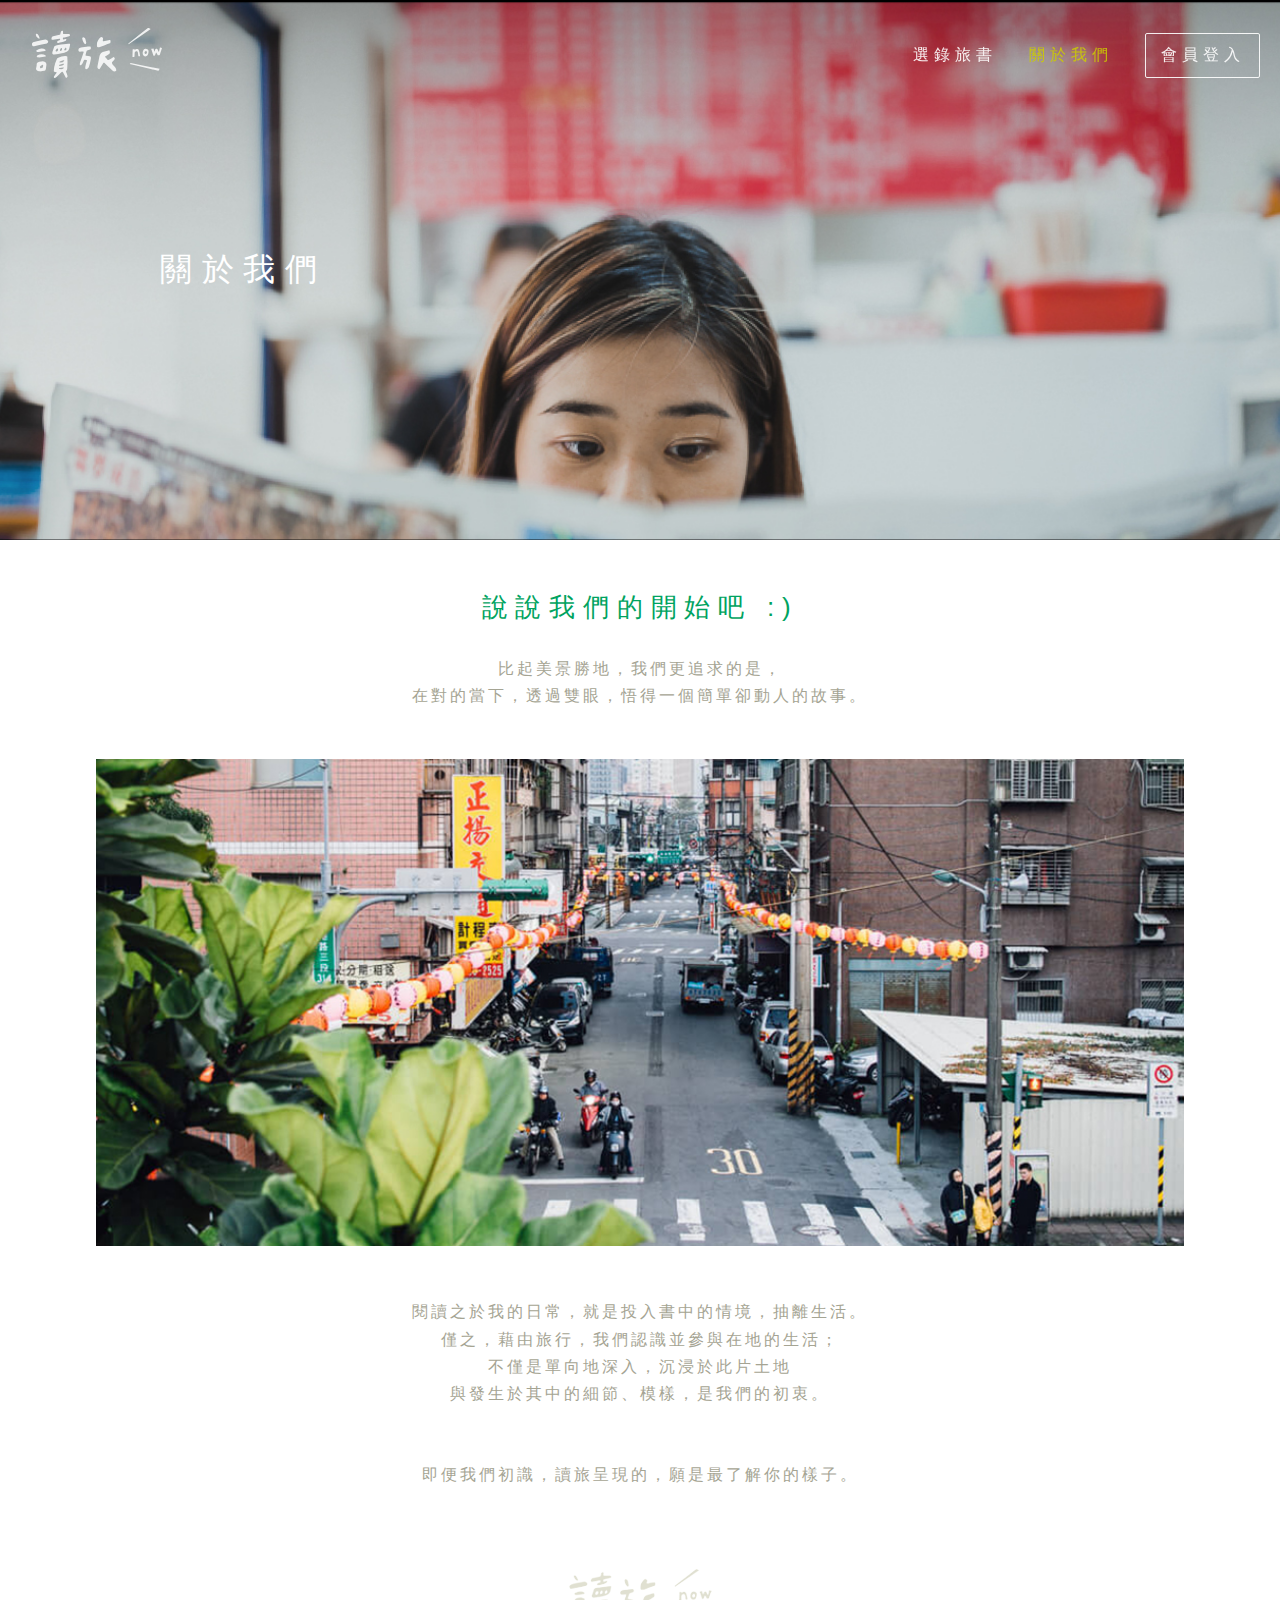
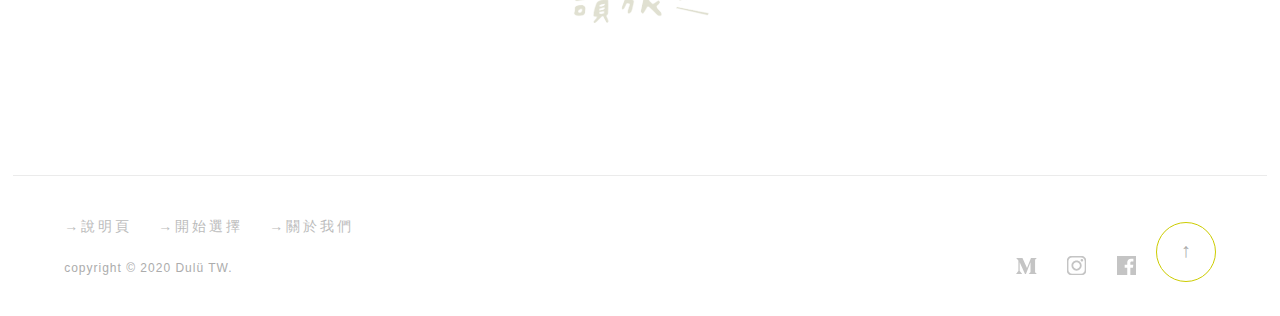
==== about.html @ 1abcb5b7 "2020.11.06 commit" ====
<!DOCTYPE html>
<html lang="zh-Hant">
  <head>
    <meta charset="utf-8">
    <meta name="viewport" content="width=device-width, initial-scale=1.0, user-scalable=yes">
    <title>讀旅 - 關於我們</title>
    <link rel="stylesheet" href="./css/about.css">
    <link rel="icon" href="./images/_previmg.png" type="image/x-icon">
    <script src="https://ajax.googleapis.com/ajax/libs/jquery/3.5.1/jquery.min.js"></script>
    <script src="./js/login.js"></script>
    <script src="./js/scrollHeader.js"></script>
  </head>
  <body>
    <div id="container" style="display: none;">
      <div class="frame">
        <div class="nav">
          <ul class="links">
            <li class="signin-active"><a class="btn">登入</a></li>
            <li class="signup-inactive"><a class="btn">註冊</a></li>
          </ul>
        </div>
        <div ng-app ng-init="checked = false">
          <form class="form-signin" action="" method="post" name="form">
            <label for="username">帳號</label>
            <input class="form-styling" type="text" name="username" id="username" placeholder="'Olive'">
            <label for="password">密碼</label>
            <input class="form-styling" type="password" name="password" id="password" placeholder="'1111'">
            <div class="btn-wrap">
              <div class="btn-animate">
                <a class="btn-signin-cancel">取消</a>
              </div>
              <div class="btn-animate">
                <a href="#" class="btn-signin">確認</a>
              </div>
            </div>
          </form>
            
            <form class="form-signup" action="" method="post" name="form">
              <label for="fullname">輸入姓名</label>
              <input class="form-styling" type="text" name="fullname" placeholder=""/>
              <label for="email">輸入信箱</label>
              <input class="form-styling" type="text" name="email" placeholder=""/>
              <label for="password">輸入密碼</label>
              <input class="form-styling" type="password" name="password" placeholder=""/>
              <label for="confirmpassword">再次確認密碼</label>
              <input class="form-styling" type="password" name="confirmpassword" placeholder=""/>
              <div class="btn-wrap">
                <div class="btn-animate">
                  <a class="btn-signin-cancel signupCancel">取消</a>
                </div>
                <div class="btn-animate">
                  <a ng-click="checked = !checked" class="btn-signup">確認送出</a>
                </div>
              </div>
            </form>
        </div>
      </div>
    </div>

    <header id="header">
      <div class="wrapper">
        <div class="logo">
          <a href="./index.html" class="logo">讀旅</a>
        </div>
        
        <nav id="nav">
          <div id="menu_toggle">
            <input type="checkbox">
            <ul class="nav">
              <li class="browse"><a href="./intro.html">選錄旅書</a></li>
              <li class="about"><a href="./about.html">關於我們</a></li>
              <li class="login">
                <span id="spanLogin">會員登入</span>
              </li>
            </ul>
            <span></span>
            <span></span>
            <span></span> 
          </div>
        </nav>
      </div>
    </header>

    <main id="main">
      <div id="top">
        <!-- top_banner -->
        <div class="banner">
          <div class="title_wrap">
              <h2>關於我們</h2>
          </div>
        </div>
      </div>

      <div id="content">
        <div class="text_ab">
          <h2>說說我們的開始吧 :)  </h2>
          <p>比起美景勝地，我們更追求的是，<br>在對的當下，透過雙眼，悟得一個簡單卻動人的故事。</p>
        </div>

        <div class="img">
          <img src="./images/about_img.jpg">
        </div>

        <div class="text_ab2">
          <p>
          閱讀之於我的日常，就是投入書中的情境，抽離生活。<br>
          僅之，藉由旅行，我們認識並參與在地的生活；<br>
          不僅是單向地深入，沉浸於此片土地<br>
          與發生於其中的細節、模樣，是我們的初衷。<br>
          <br><br>
          即便我們初識，讀旅呈現的，願是最了解你的樣子。
          </p>
        </div>

        <div class="about_logo">
          <img src="./images/logo_header_g_143x54.png" class="logo">
        </div>
      </div>
    </main>

    <footer id="footer">
      <div class="wrapper">
        <div class="cr_nav">
          <nav class="bottom">
            <ul class="bottom">
              <li class="bottom_intro"><a href="./intro.html">→說明頁</a></li>
              <li class="bottom_browse"><a href="./browse.html">→開始選擇</a></li>
              <li class="bottom_about"><a href="./about.html">→關於我們</a></li>
            </ul>
          </nav>
          <p>copyright &copy; 2020 Dulü TW.</p>
        </div>
        
        <div class="ic_top">
          <div class="icon">
            <a href="#" class="medium"><img src="./images/icon_md_gr.svg" class="medium" alt=""></a>
            <a href="#" class="ig"><img src="./images/icon_ig_gr.svg" class="ig" alt=""></a>
            <a href="#" class="fb"><img src="./images/icon_fb_gr.svg" class="fb" alt=""></a>
          </div>
  
          <div class="to_top">
            <a href="#top">↑</a>
          </div>
        </div>
      </div>
    </footer>

  </body>
</html>
---- css/about.css ----
@import "./common/all.css";
@import "./common/header.css";
@import "./common/footer.css";

header#header div.wrapper nav#nav div#menu_toggle ul.nav > li:nth-child(2) > a{
    color: hsla(60, 100%, 40%, 1);
}
main#main{
    /* border: 1px solid blue; */
    min-width: 79%;
    margin: 0 auto;
}
div#top div.banner{
    /* border: 1px solid red; */
    background-image: url("../images/about_banner_girl.jpg");
    background-repeat: no-repeat;
    background-size: cover;
    background-position: center bottom;
    min-height: 60vh;
    /* width: 100%; */

    display: flex;
    justify-content: center;
    flex-wrap: wrap;
    align-content: center;
}
div#top div.banner div.title_wrap{
    /* border: 1px solid cyan; */
    width: 75%;
    margin: 0 auto;
    /* padding-top: 18%; */
}
div#top div.banner div.title_wrap h2{
    font-size: 3.2rem;
    color: #fff;
}
div#content div.text_ab, .text_ab2{
    /* border: 1px solid blue; */
    text-align: center;
    margin: 50px 0;
    transition: all 0.6s;
}
@media screen and (max-width: 768px){
    div#content div.text_ab, .text_ab2{
        margin: 30px 0;
    }
}
div#content div.text_ab h2{
    font-size: 2.6rem;
    font-weight: 500;
    color: hsla(155, 100%, 32%, 1);
    margin: 30px;
}
div#content p{
    font-size: 1.6rem;
    color: hsla(57, 9%, 61%, 1);
    line-height: 1.7;
    letter-spacing: 0.3rem;
}
div#content div.img{
    /* border: 1px solid gold; */
    text-align: center;
    margin: 0 auto;
    width: 85%;
    transition: width 1s;
}
div#content div.img img{
    width: 100%;
}
@media screen and (max-width: 768px){
    div#content div.img{
        width: 95%;
    }
}
div.about_logo{
    text-align: center;
    margin: 80px 0 150px 0;
    opacity: 60%;
}
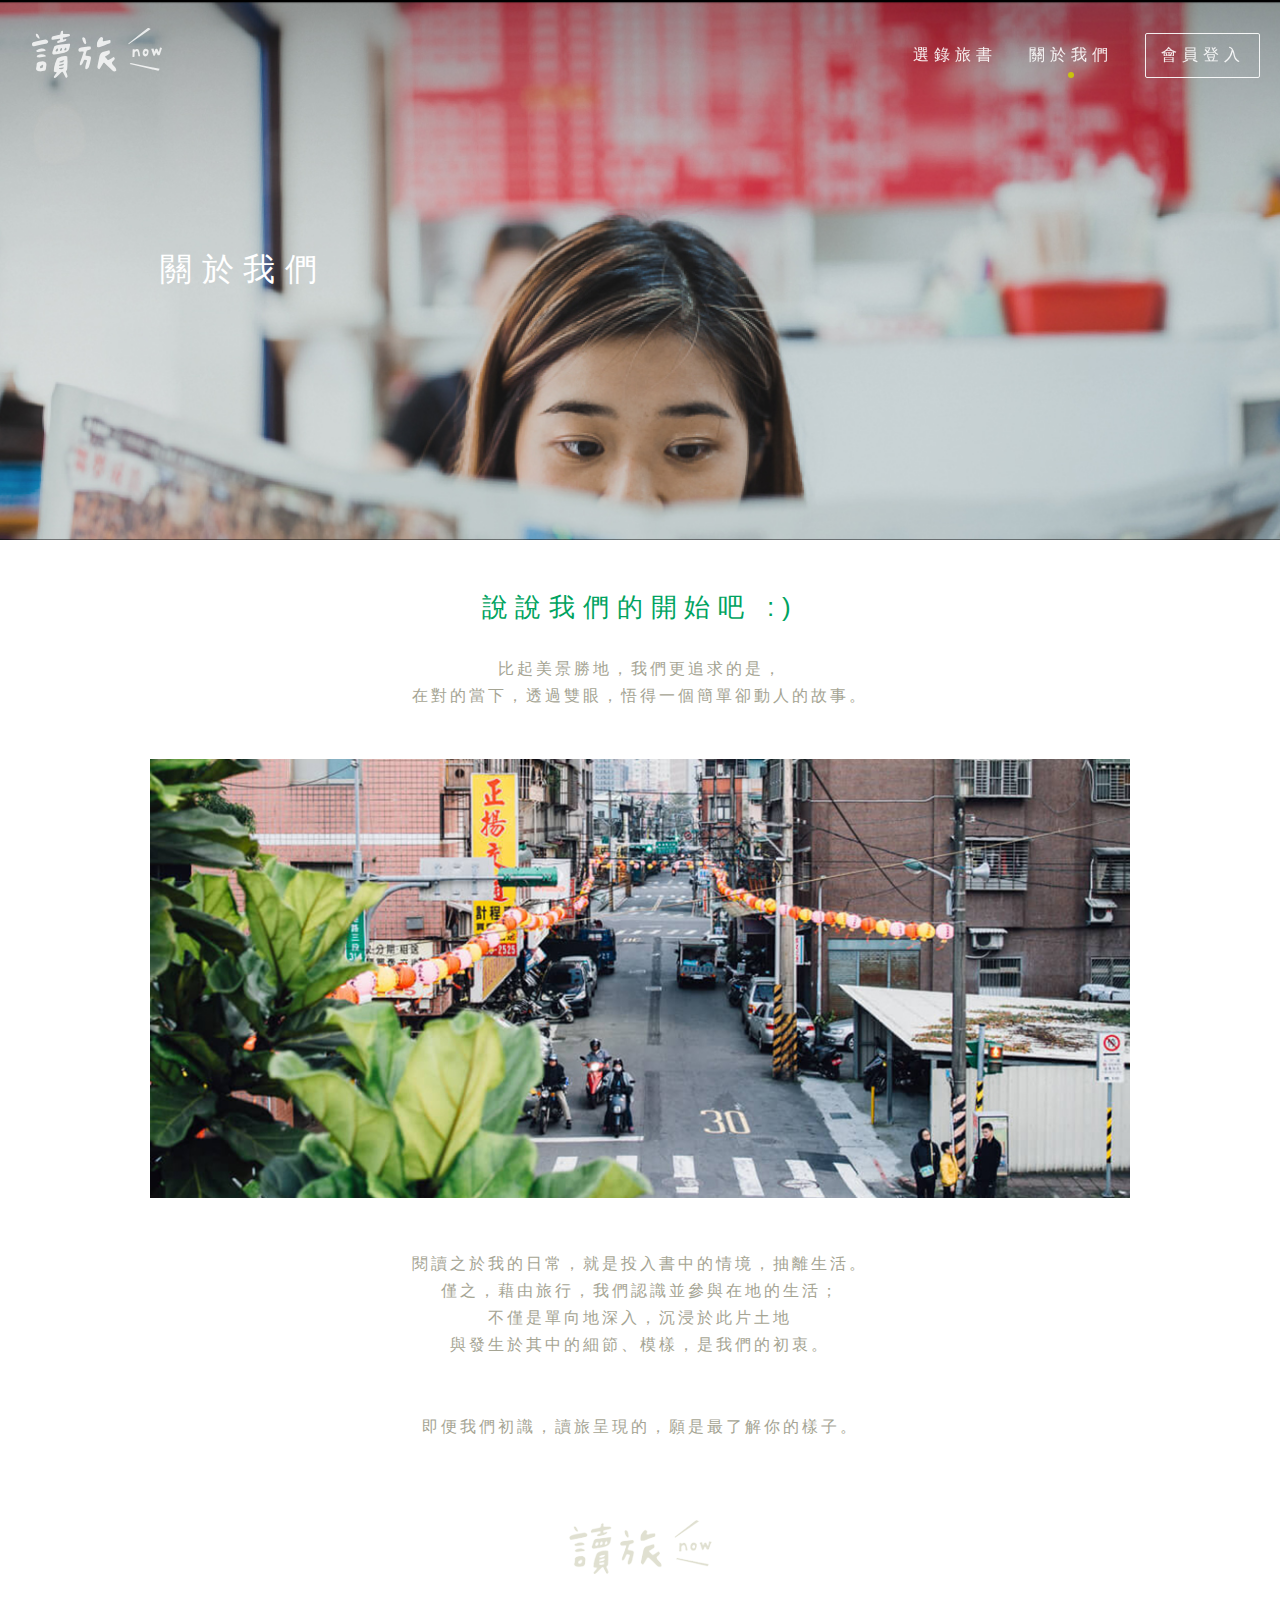
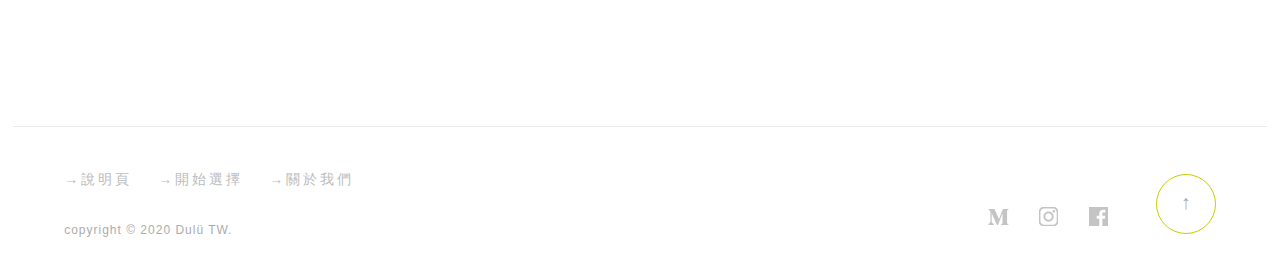
==== commit 5239d3e4: "2020.11.09 20:28" ====
--- a/about.html
+++ b/about.html
@@ -5,7 +5,7 @@
     <meta name="viewport" content="width=device-width, initial-scale=1.0, user-scalable=yes">
     <title>讀旅 - 關於我們</title>
     <link rel="stylesheet" href="./css/about.css">
-    <link rel="icon" href="./images/_previmg.png" type="image/x-icon">
+    <link rel="icon" href="./images/tlogo_g.svg" type="image/x-icon">
     <script src="https://ajax.googleapis.com/ajax/libs/jquery/3.5.1/jquery.min.js"></script>
     <script src="./js/login.js"></script>
     <script src="./js/scrollHeader.js"></script>
@@ -30,7 +30,7 @@
                 <a class="btn-signin-cancel">取消</a>
               </div>
               <div class="btn-animate">
-                <a href="#" class="btn-signin">確認</a>
+                <a href="./login.html" class="btn-signin">確認</a>
               </div>
             </div>
           </form>
@@ -73,9 +73,9 @@
                 <span id="spanLogin">會員登入</span>
               </li>
             </ul>
-            <span></span>
-            <span></span>
-            <span></span> 
+            <span class="ham"></span>
+            <span class="ham"></span>
+            <span class="ham"></span>
           </div>
         </nav>
       </div>
--- a/css/about.css
+++ b/css/about.css
@@ -2,8 +2,12 @@
 @import "./common/header.css";
 @import "./common/footer.css";
 
-header#header div.wrapper nav#nav div#menu_toggle ul.nav > li:nth-child(2) > a{
+header#header div.wrapper nav#nav div#menu_toggle ul.nav > li:hover > a{
     color: hsla(60, 100%, 40%, 1);
+}
+header#header div.wrapper nav#nav div#menu_toggle ul.nav > li:nth-child(2) > a::after{
+    width: 6px;
+    height: 6px;
 }
 main#main{
     /* border: 1px solid blue; */
@@ -34,6 +38,10 @@
     font-size: 3.2rem;
     color: #fff;
 }
+div#content{
+    width: 90%;
+    margin: 0 auto;
+}
 div#content div.text_ab, .text_ab2{
     /* border: 1px solid blue; */
     text-align: center;
@@ -51,11 +59,21 @@
     color: hsla(155, 100%, 32%, 1);
     margin: 30px;
 }
+@media screen and (max-width: 768px){
+    div#content div.text_ab h2{
+        font-size: 2rem;
+    }
+}
 div#content p{
     font-size: 1.6rem;
     color: hsla(57, 9%, 61%, 1);
     line-height: 1.7;
     letter-spacing: 0.3rem;
+}
+@media screen and (max-width: 768px){
+    div#content p{
+        font-size: 1.4rem;
+    }
 }
 div#content div.img{
     /* border: 1px solid gold; */
